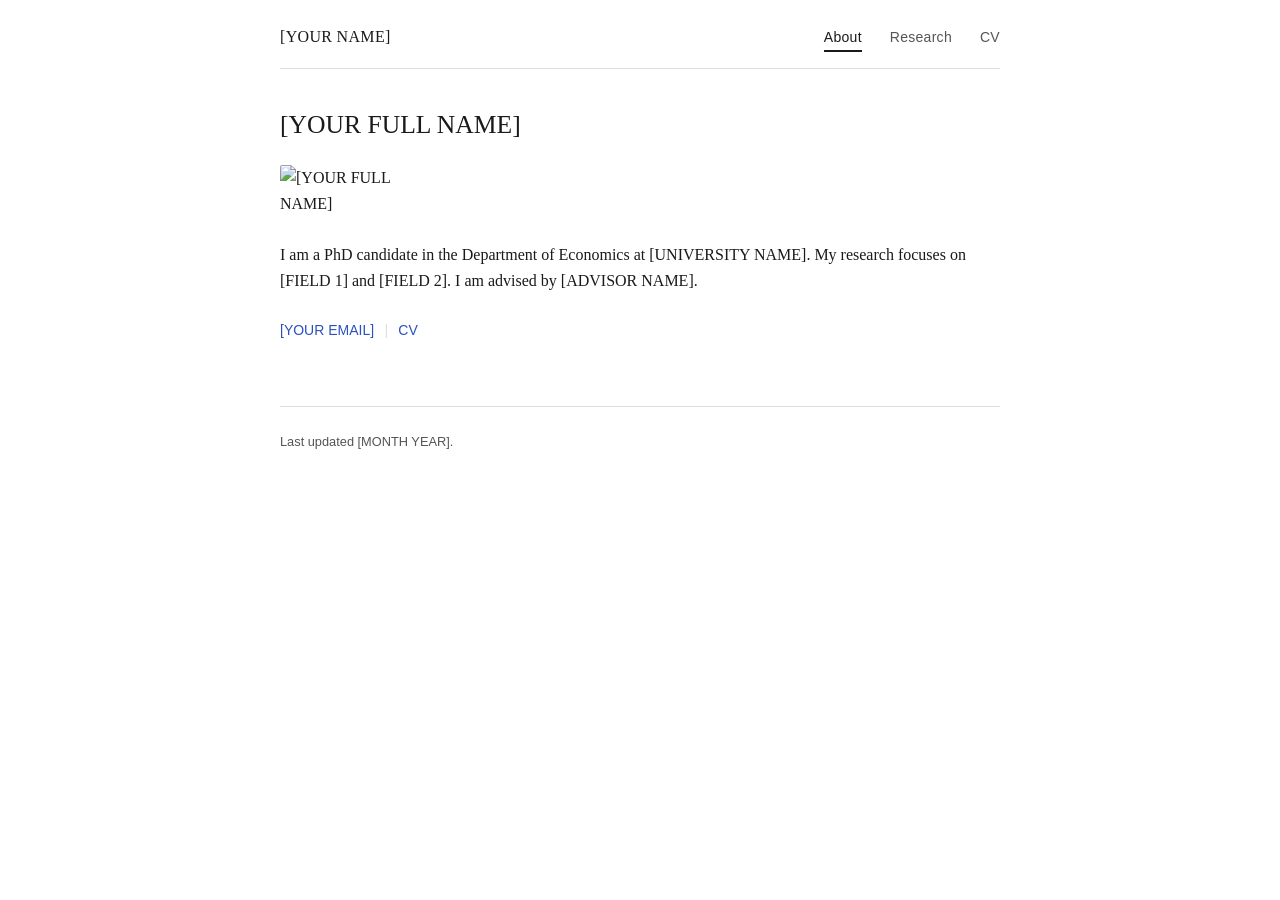
==== index.html @ b8fe50f7 "Initial site" ====
<!DOCTYPE html>
<html lang="en">
<head>
  <meta charset="UTF-8">
  <meta name="viewport" content="width=device-width, initial-scale=1.0">
  <title>[YOUR NAME]</title>
  <link rel="stylesheet" href="assets/css/style.css">
</head>
<body>

<nav>
  <a class="site-name" href="index.html">[YOUR NAME]</a>
  <a href="index.html" class="active">About</a>
  <a href="research.html">Research</a>
  <a href="cv.html">CV</a>
</nav>

<main>
  <h1>[YOUR FULL NAME]</h1>

  <!-- Replace src with your actual photo; recommended size ~400px wide -->
  <img src="assets/photo.jpg" alt="[YOUR FULL NAME]" class="photo">

  <p>
    I am a PhD candidate in the Department of Economics at [UNIVERSITY NAME].
    My research focuses on [FIELD 1] and [FIELD 2].
    I am advised by [ADVISOR NAME].
  </p>

  <div class="contact-links">
    <a href="mailto:[YOUR EMAIL]">[YOUR EMAIL]</a>
    <span>|</span>
    <a href="assets/cv.pdf">CV</a>
  </div>
</main>

<footer>
  Last updated [MONTH YEAR].
</footer>

</body>
</html>
---- assets/css/style.css ----
*, *::before, *::after {
  box-sizing: border-box;
  margin: 0;
  padding: 0;
}

:root {
  --text: #1a1a1a;
  --muted: #555;
  --accent: #2a52be;
  --border: #ddd;
  --max-width: 720px;
}

html {
  font-size: 16px;
}

body {
  font-family: Georgia, "Times New Roman", serif;
  color: var(--text);
  background: #fff;
  line-height: 1.65;
  padding: 0 1.25rem;
}

/* ── Navigation ── */

nav {
  max-width: var(--max-width);
  margin: 0 auto;
  padding: 1.5rem 0 1rem;
  display: flex;
  align-items: baseline;
  gap: 0.25rem 1.75rem;
  flex-wrap: wrap;
  border-bottom: 1px solid var(--border);
}

nav .site-name {
  font-size: 1rem;
  font-weight: normal;
  font-family: Georgia, "Times New Roman", serif;
  color: var(--text);
  text-decoration: none;
  margin-right: auto;
}

nav a {
  font-family: -apple-system, BlinkMacSystemFont, "Segoe UI", Helvetica, Arial, sans-serif;
  font-size: 0.875rem;
  color: var(--muted);
  text-decoration: none;
  letter-spacing: 0.02em;
}

nav a:hover {
  color: var(--text);
}

nav a.active {
  color: var(--text);
  border-bottom: 2px solid var(--text);
  padding-bottom: 1px;
}

/* ── Main content ── */

main {
  max-width: var(--max-width);
  margin: 0 auto;
  padding: 2.5rem 0 4rem;
}

/* ── About page ── */

.photo {
  display: block;
  width: 160px;
  border-radius: 2px;
  margin: 1.5rem 0;
}

h1 {
  font-size: 1.6rem;
  font-weight: normal;
  margin-bottom: 0.25rem;
  line-height: 1.25;
}

.subtitle {
  font-family: -apple-system, BlinkMacSystemFont, "Segoe UI", Helvetica, Arial, sans-serif;
  font-size: 0.875rem;
  color: var(--muted);
  margin-bottom: 1.5rem;
}

p {
  margin-bottom: 1rem;
}

.contact-links {
  margin-top: 1.5rem;
  font-family: -apple-system, BlinkMacSystemFont, "Segoe UI", Helvetica, Arial, sans-serif;
  font-size: 0.875rem;
}

.contact-links a {
  color: var(--accent);
  text-decoration: none;
}

.contact-links a:hover {
  text-decoration: underline;
}

.contact-links span {
  color: var(--border);
  margin: 0 0.4rem;
}

/* ── Research page ── */

h2 {
  font-size: 1rem;
  font-weight: normal;
  font-family: -apple-system, BlinkMacSystemFont, "Segoe UI", Helvetica, Arial, sans-serif;
  letter-spacing: 0.08em;
  text-transform: uppercase;
  color: var(--muted);
  margin-bottom: 1.5rem;
  padding-bottom: 0.4rem;
  border-bottom: 1px solid var(--border);
}

.paper-list {
  list-style: none;
  display: flex;
  flex-direction: column;
  gap: 2rem;
}

.paper {
  /* no extra style needed */
}

.paper-title {
  font-size: 1rem;
  font-weight: normal;
  margin-bottom: 0.2rem;
}

.paper-title a {
  color: var(--accent);
  text-decoration: none;
}

.paper-title a:hover {
  text-decoration: underline;
}

.paper-meta {
  font-family: -apple-system, BlinkMacSystemFont, "Segoe UI", Helvetica, Arial, sans-serif;
  font-size: 0.8rem;
  color: var(--muted);
  margin-bottom: 0.5rem;
}

.paper-abstract {
  font-size: 0.9rem;
  color: var(--muted);
}

.paper-links {
  margin-top: 0.4rem;
  font-family: -apple-system, BlinkMacSystemFont, "Segoe UI", Helvetica, Arial, sans-serif;
  font-size: 0.8rem;
}

.paper-links a {
  color: var(--accent);
  text-decoration: none;
  margin-right: 0.75rem;
}

.paper-links a:hover {
  text-decoration: underline;
}

section + section {
  margin-top: 3rem;
}

/* ── CV page ── */

.cv-header {
  margin-bottom: 2rem;
}

.cv-download {
  margin-top: 0.75rem;
  font-family: -apple-system, BlinkMacSystemFont, "Segoe UI", Helvetica, Arial, sans-serif;
  font-size: 0.875rem;
}

.cv-download a {
  color: var(--accent);
  text-decoration: none;
}

.cv-download a:hover {
  text-decoration: underline;
}

.cv-section {
  margin-bottom: 2.5rem;
}

.cv-row {
  display: grid;
  grid-template-columns: 100px 1fr;
  gap: 0.25rem 1.5rem;
  margin-bottom: 1rem;
  font-size: 0.95rem;
}

.cv-year {
  font-family: -apple-system, BlinkMacSystemFont, "Segoe UI", Helvetica, Arial, sans-serif;
  font-size: 0.8rem;
  color: var(--muted);
  padding-top: 0.15rem;
}

.cv-detail strong {
  font-weight: normal;
  font-style: italic;
}

.cv-detail .institution {
  font-style: normal;
  font-family: -apple-system, BlinkMacSystemFont, "Segoe UI", Helvetica, Arial, sans-serif;
  font-size: 0.85rem;
  color: var(--muted);
}

/* ── Footer ── */

footer {
  max-width: var(--max-width);
  margin: 0 auto;
  padding: 1.5rem 0;
  border-top: 1px solid var(--border);
  font-family: -apple-system, BlinkMacSystemFont, "Segoe UI", Helvetica, Arial, sans-serif;
  font-size: 0.8rem;
  color: var(--muted);
}

/* ── Mobile ── */

@media (max-width: 560px) {
  .cv-row {
    grid-template-columns: 70px 1fr;
  }
}
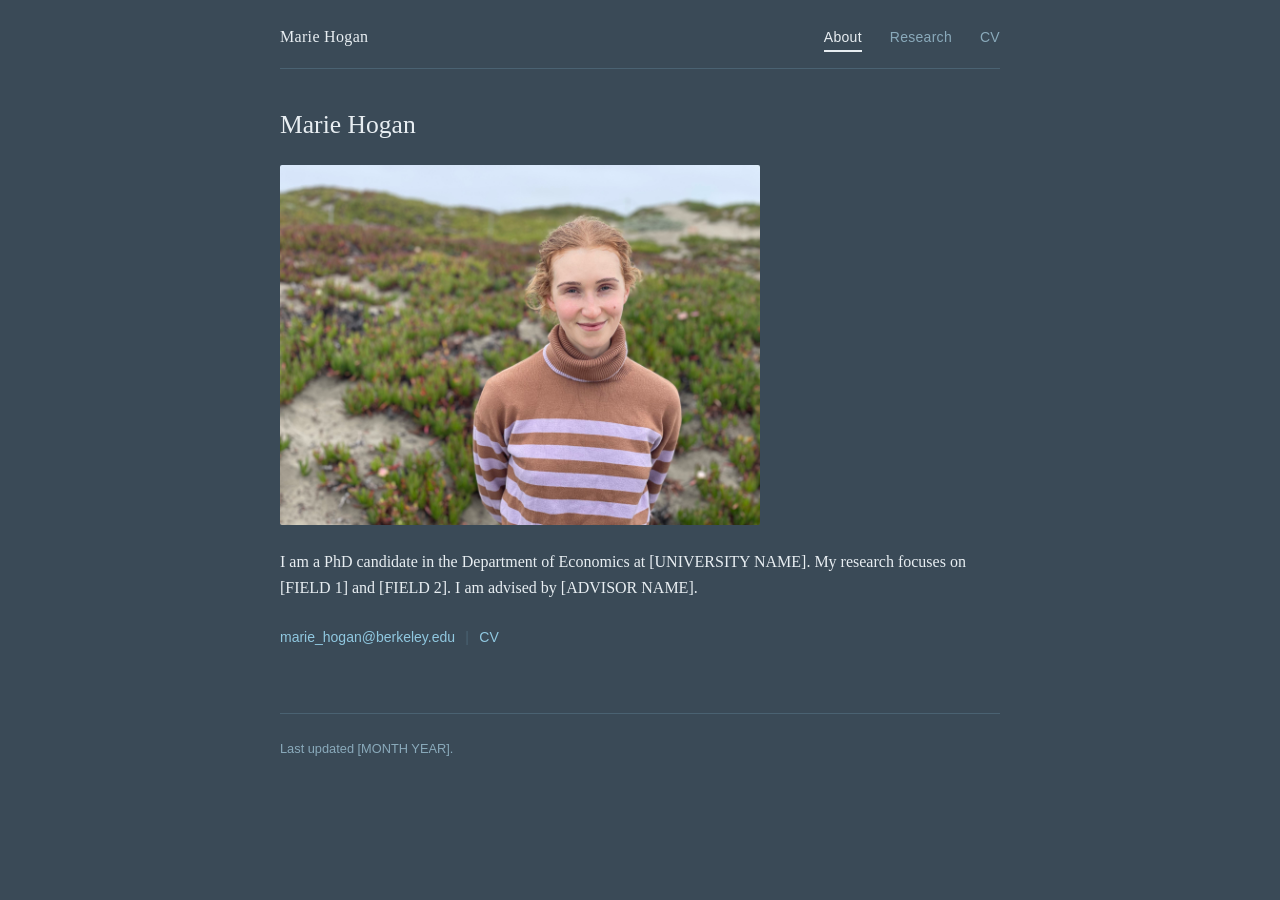
==== commit c760d561: "Update About page: name, email, photo size, stormy blue-gray background" ====
--- a/index.html
+++ b/index.html
@@ -3,23 +3,22 @@
 <head>
   <meta charset="UTF-8">
   <meta name="viewport" content="width=device-width, initial-scale=1.0">
-  <title>[YOUR NAME]</title>
+  <title>Marie Hogan</title>
   <link rel="stylesheet" href="assets/css/style.css">
 </head>
 <body>
 
 <nav>
-  <a class="site-name" href="index.html">[YOUR NAME]</a>
+  <a class="site-name" href="index.html">Marie Hogan</a>
   <a href="index.html" class="active">About</a>
   <a href="research.html">Research</a>
   <a href="cv.html">CV</a>
 </nav>
 
 <main>
-  <h1>[YOUR FULL NAME]</h1>
+  <h1>Marie Hogan</h1>
 
-  <!-- Replace src with your actual photo; recommended size ~400px wide -->
-  <img src="assets/photo.jpg" alt="[YOUR FULL NAME]" class="photo">
+  <img src="assets/photo.jpg" alt="Marie Hogan" class="photo">
 
   <p>
     I am a PhD candidate in the Department of Economics at [UNIVERSITY NAME].
@@ -28,7 +27,7 @@
   </p>
 
   <div class="contact-links">
-    <a href="mailto:[YOUR EMAIL]">[YOUR EMAIL]</a>
+    <a href="mailto:marie_hogan@berkeley.edu">marie_hogan@berkeley.edu</a>
     <span>|</span>
     <a href="assets/cv.pdf">CV</a>
   </div>
--- a/assets/css/style.css
+++ b/assets/css/style.css
@@ -5,10 +5,10 @@
 }
 
 :root {
-  --text: #1a1a1a;
-  --muted: #555;
-  --accent: #2a52be;
-  --border: #ddd;
+  --text: #e8eef2;
+  --muted: #8aaabb;
+  --accent: #90c8e0;
+  --border: #4a6272;
   --max-width: 720px;
 }
 
@@ -19,7 +19,7 @@
 body {
   font-family: Georgia, "Times New Roman", serif;
   color: var(--text);
-  background: #fff;
+  background: #3a4a57;
   line-height: 1.65;
   padding: 0 1.25rem;
 }
@@ -76,7 +76,8 @@
 
 .photo {
   display: block;
-  width: 160px;
+  width: 480px;
+  max-width: 100%;
   border-radius: 2px;
   margin: 1.5rem 0;
 }
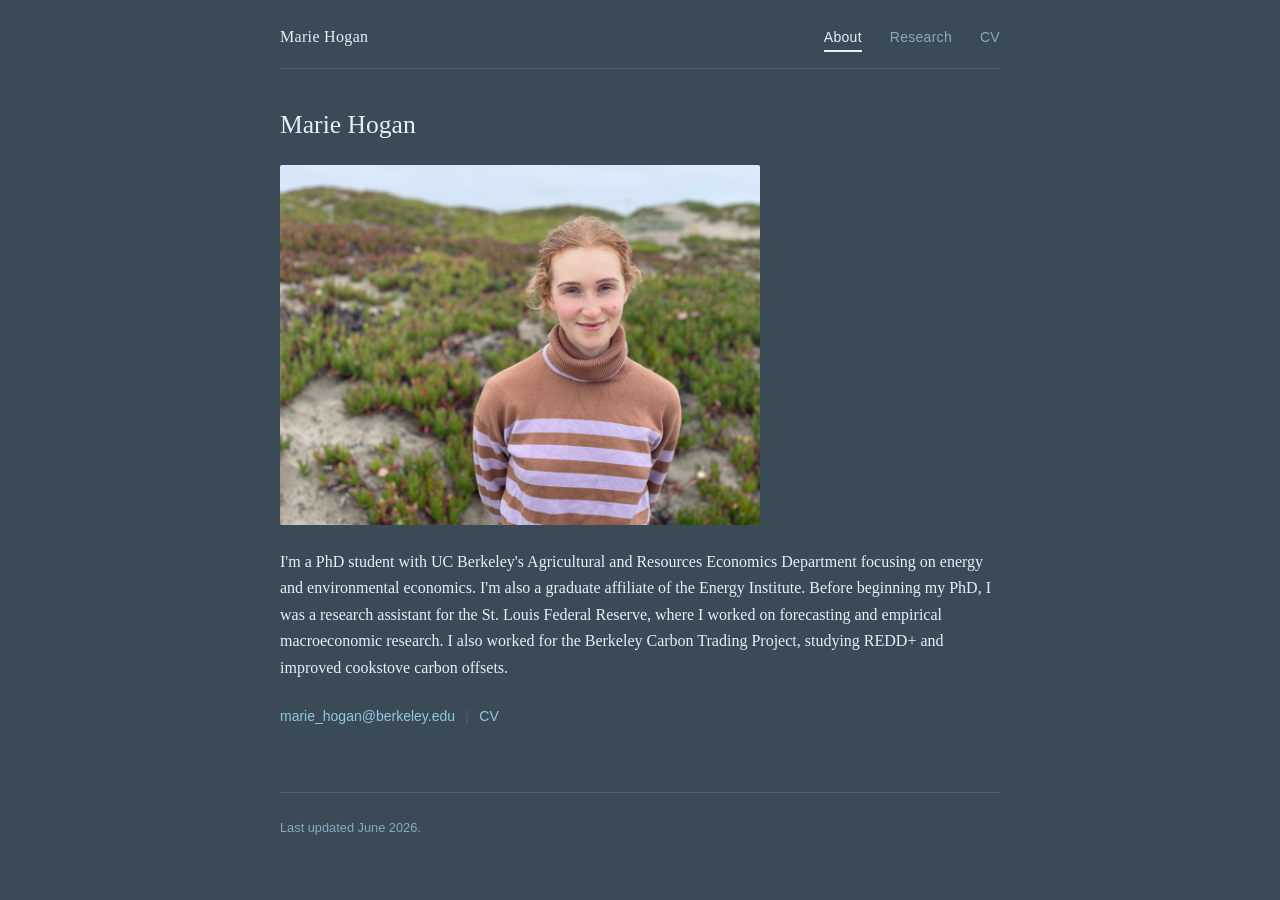
==== commit cb0367e4: "Update bio and last updated date" ====
--- a/index.html
+++ b/index.html
@@ -21,9 +21,12 @@
   <img src="assets/photo.jpg" alt="Marie Hogan" class="photo">
 
   <p>
-    I am a PhD candidate in the Department of Economics at [UNIVERSITY NAME].
-    My research focuses on [FIELD 1] and [FIELD 2].
-    I am advised by [ADVISOR NAME].
+    I'm a PhD student with UC Berkeley's Agricultural and Resources Economics Department
+    focusing on energy and environmental economics. I'm also a graduate affiliate of the
+    Energy Institute. Before beginning my PhD, I was a research assistant for the St. Louis
+    Federal Reserve, where I worked on forecasting and empirical macroeconomic research.
+    I also worked for the Berkeley Carbon Trading Project, studying REDD+ and improved
+    cookstove carbon offsets.
   </p>
 
   <div class="contact-links">
@@ -34,7 +37,7 @@
 </main>
 
 <footer>
-  Last updated [MONTH YEAR].
+  Last updated June 2026.
 </footer>
 
 </body>
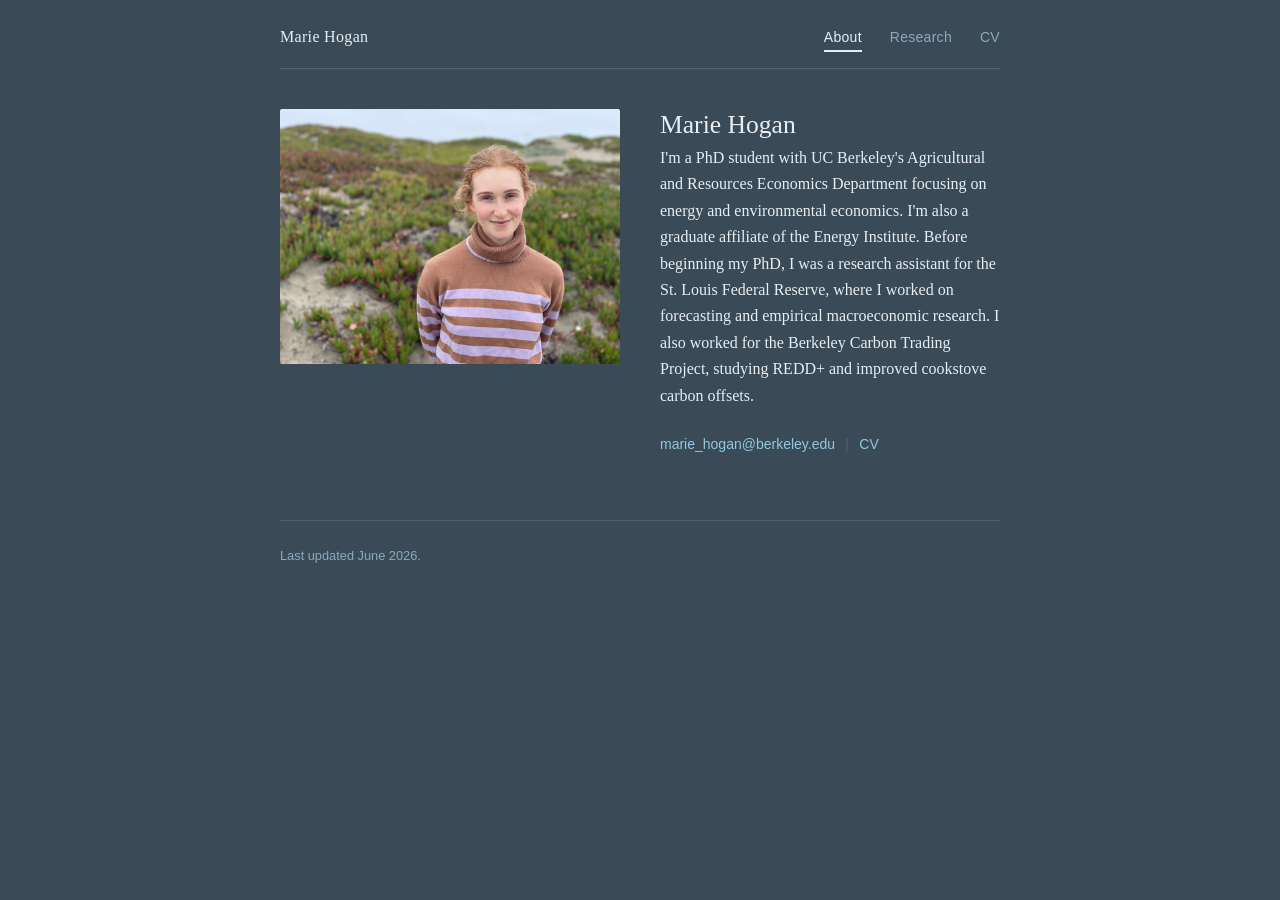
==== commit b93dfa18: "Two-column about layout: photo left, bio right" ====
--- a/index.html
+++ b/index.html
@@ -16,23 +16,29 @@
 </nav>
 
 <main>
-  <h1>Marie Hogan</h1>
+  <div class="about-layout">
 
-  <img src="assets/photo.jpg" alt="Marie Hogan" class="photo">
+    <img src="assets/photo.jpg" alt="Marie Hogan" class="photo">
 
-  <p>
-    I'm a PhD student with UC Berkeley's Agricultural and Resources Economics Department
-    focusing on energy and environmental economics. I'm also a graduate affiliate of the
-    Energy Institute. Before beginning my PhD, I was a research assistant for the St. Louis
-    Federal Reserve, where I worked on forecasting and empirical macroeconomic research.
-    I also worked for the Berkeley Carbon Trading Project, studying REDD+ and improved
-    cookstove carbon offsets.
-  </p>
+    <div class="about-text">
+      <h1>Marie Hogan</h1>
 
-  <div class="contact-links">
-    <a href="mailto:marie_hogan@berkeley.edu">marie_hogan@berkeley.edu</a>
-    <span>|</span>
-    <a href="assets/cv.pdf">CV</a>
+      <p>
+        I'm a PhD student with UC Berkeley's Agricultural and Resources Economics Department
+        focusing on energy and environmental economics. I'm also a graduate affiliate of the
+        Energy Institute. Before beginning my PhD, I was a research assistant for the St. Louis
+        Federal Reserve, where I worked on forecasting and empirical macroeconomic research.
+        I also worked for the Berkeley Carbon Trading Project, studying REDD+ and improved
+        cookstove carbon offsets.
+      </p>
+
+      <div class="contact-links">
+        <a href="mailto:marie_hogan@berkeley.edu">marie_hogan@berkeley.edu</a>
+        <span>|</span>
+        <a href="assets/cv.pdf">CV</a>
+      </div>
+    </div>
+
   </div>
 </main>
 
--- a/assets/css/style.css
+++ b/assets/css/style.css
@@ -74,13 +74,25 @@
 
 /* ── About page ── */
 
+.about-layout {
+  display: grid;
+  grid-template-columns: 1fr 1fr;
+  gap: 2.5rem;
+  align-items: start;
+}
+
 .photo {
   display: block;
-  width: 480px;
-  max-width: 100%;
+  width: 100%;
   border-radius: 2px;
-  margin: 1.5rem 0;
-}
+}
+
+@media (max-width: 560px) {
+  .about-layout {
+    grid-template-columns: 1fr;
+  }
+}
+
 
 h1 {
   font-size: 1.6rem;
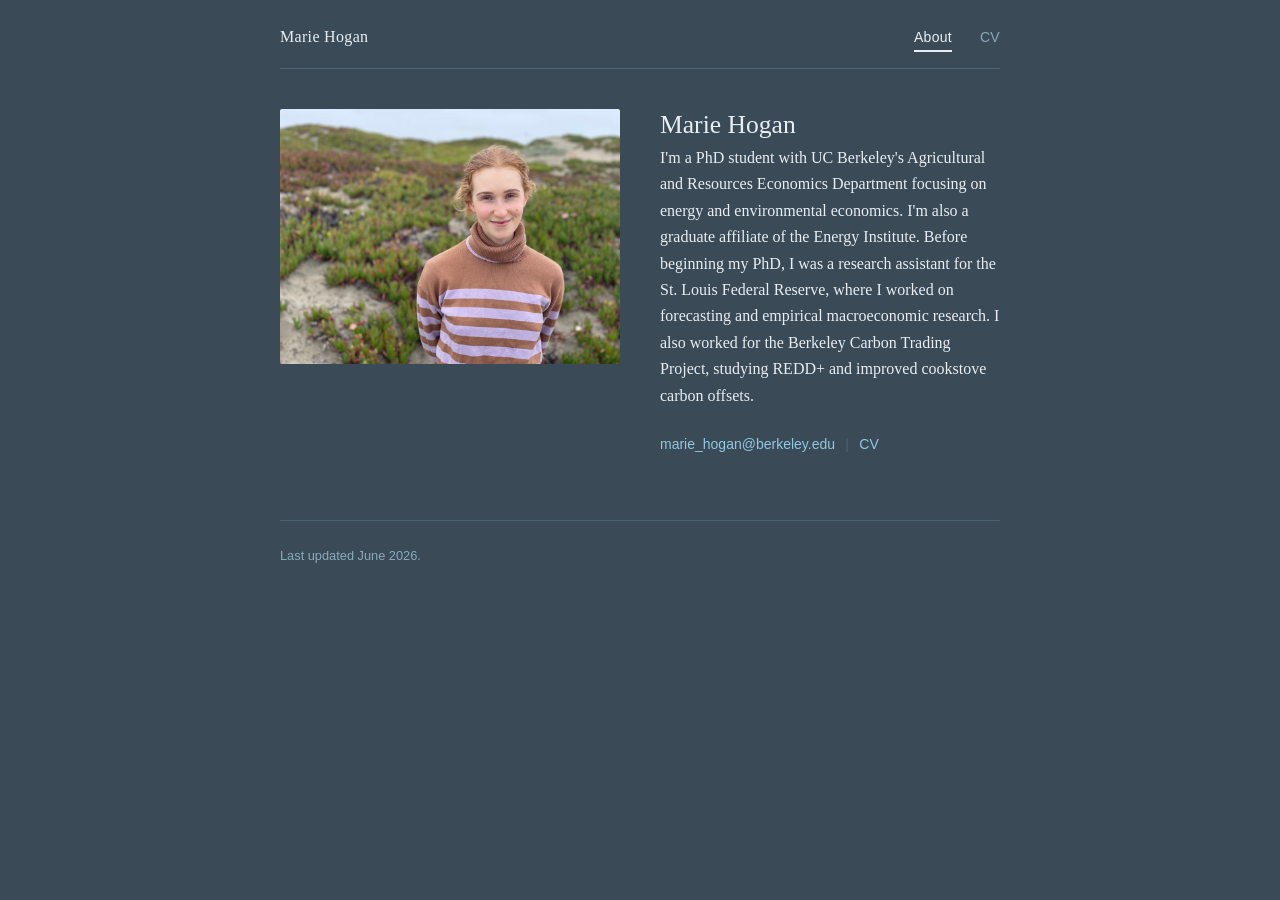
==== commit 2bfa99c2: "Remove Research from nav (keeping file)" ====
--- a/index.html
+++ b/index.html
@@ -11,7 +11,6 @@
 <nav>
   <a class="site-name" href="index.html">Marie Hogan</a>
   <a href="index.html" class="active">About</a>
-  <a href="research.html">Research</a>
   <a href="cv.html">CV</a>
 </nav>
 
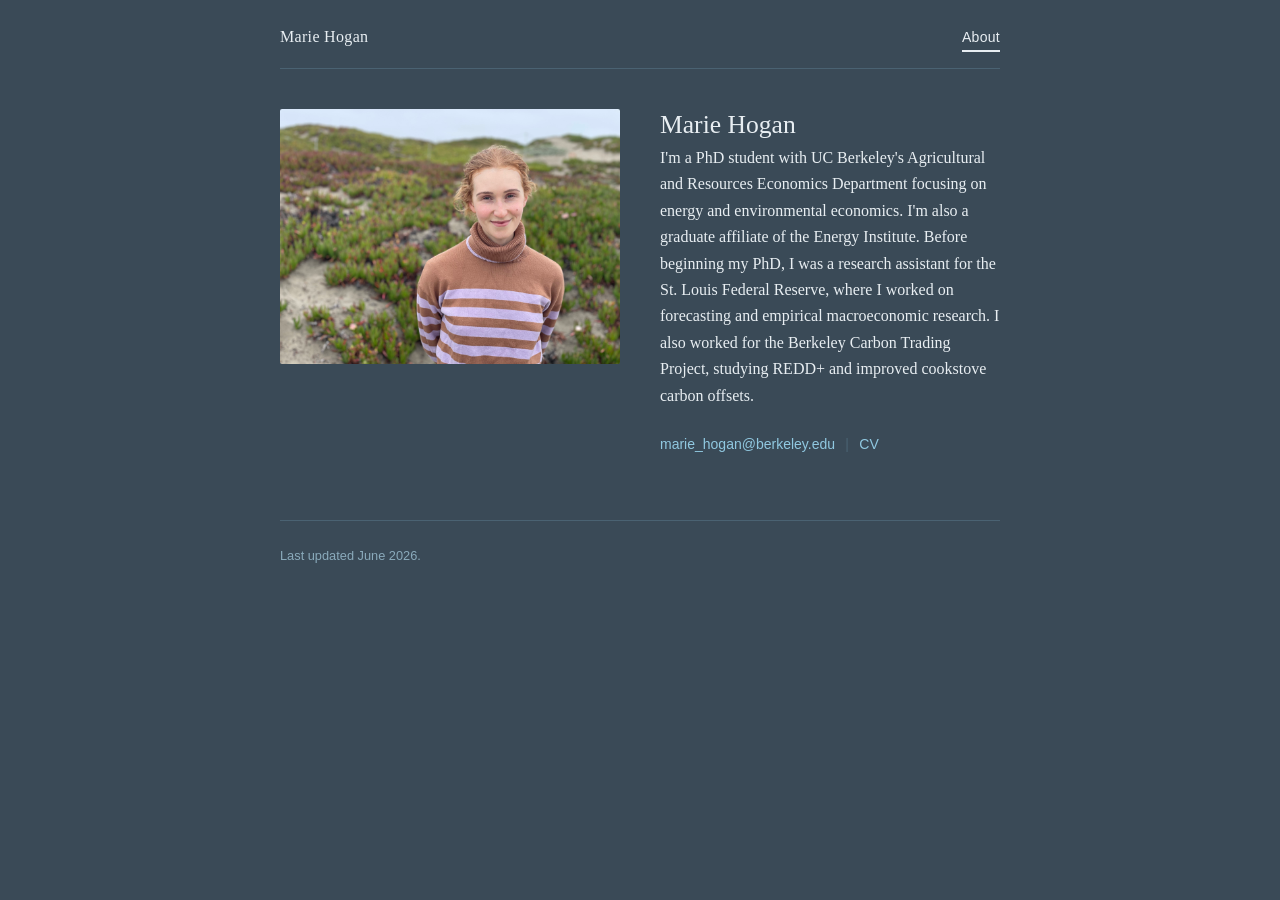
==== commit cf4addd9: "Remove CV from nav (keeping file)" ====
--- a/index.html
+++ b/index.html
@@ -11,7 +11,6 @@
 <nav>
   <a class="site-name" href="index.html">Marie Hogan</a>
   <a href="index.html" class="active">About</a>
-  <a href="cv.html">CV</a>
 </nav>
 
 <main>
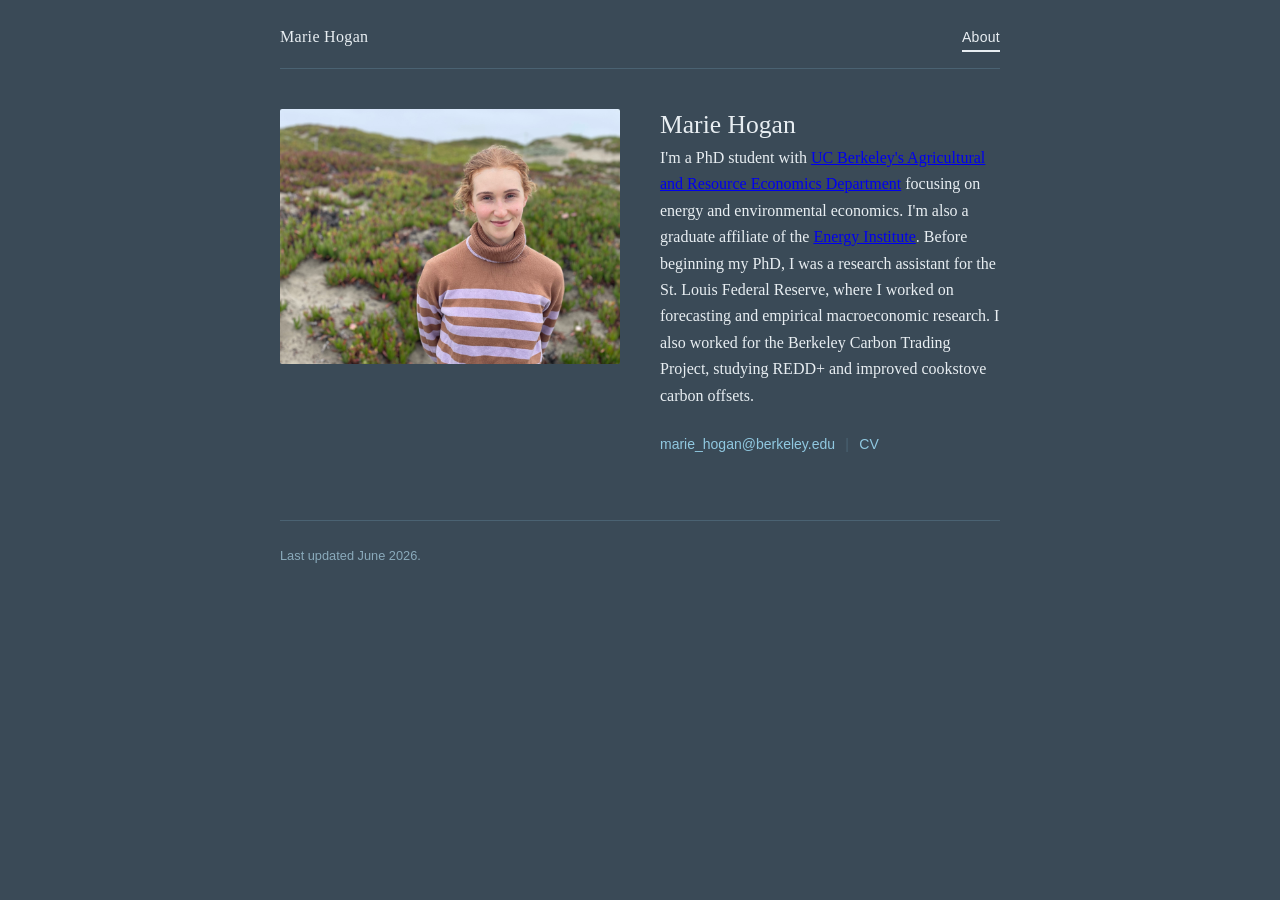
==== commit 6c65d84d: "Add links to ARE dept and Energy Institute" ====
--- a/index.html
+++ b/index.html
@@ -22,9 +22,9 @@
       <h1>Marie Hogan</h1>
 
       <p>
-        I'm a PhD student with UC Berkeley's Agricultural and Resources Economics Department
+        I'm a PhD student with <a href="https://are.berkeley.edu">UC Berkeley's Agricultural and Resource Economics Department</a>
         focusing on energy and environmental economics. I'm also a graduate affiliate of the
-        Energy Institute. Before beginning my PhD, I was a research assistant for the St. Louis
+        <a href="https://haas.berkeley.edu/energy-institute/">Energy Institute</a>. Before beginning my PhD, I was a research assistant for the St. Louis
         Federal Reserve, where I worked on forecasting and empirical macroeconomic research.
         I also worked for the Berkeley Carbon Trading Project, studying REDD+ and improved
         cookstove carbon offsets.
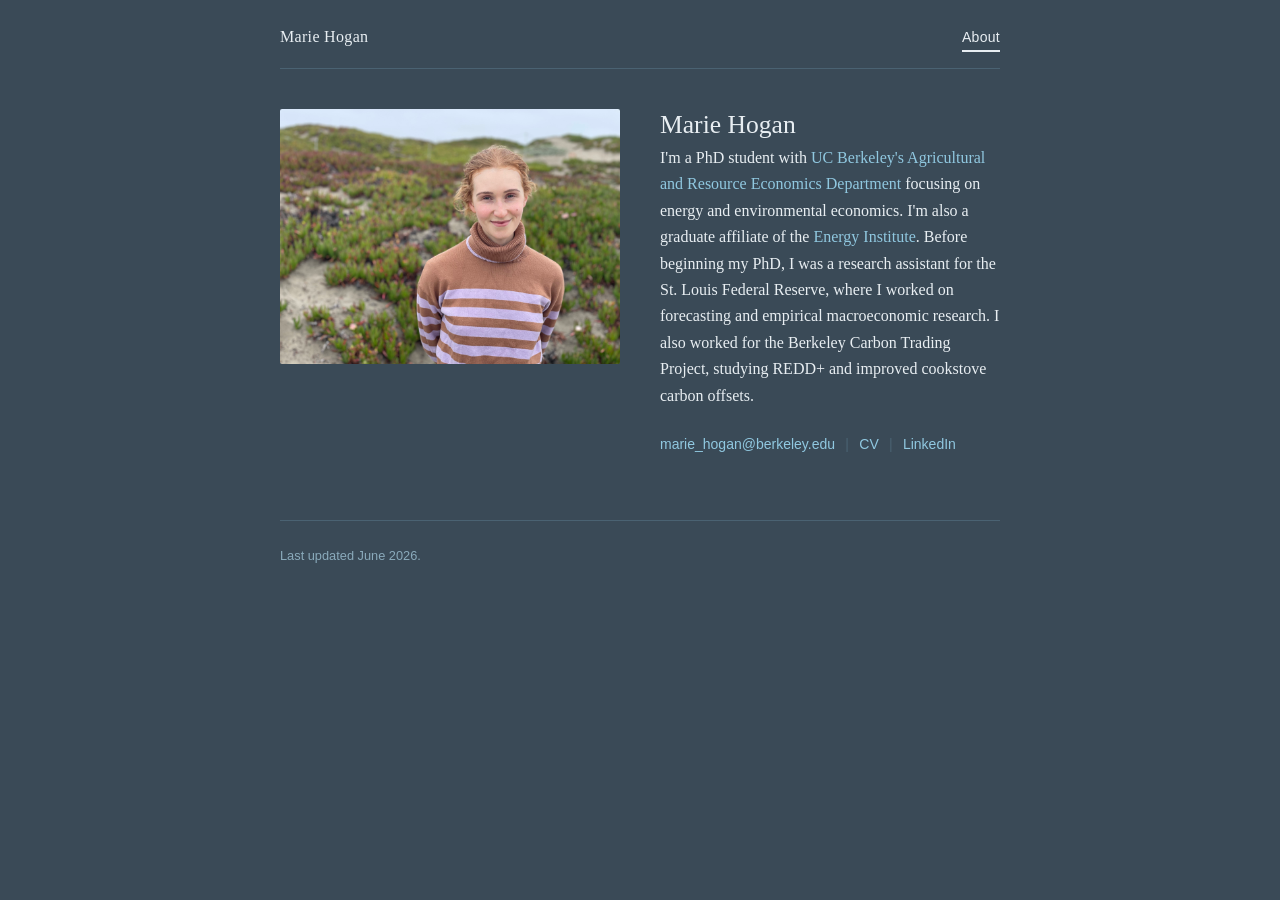
==== commit 50f3817a: "Add LinkedIn to contact links" ====
--- a/index.html
+++ b/index.html
@@ -34,6 +34,8 @@
         <a href="mailto:marie_hogan@berkeley.edu">marie_hogan@berkeley.edu</a>
         <span>|</span>
         <a href="assets/cv.pdf">CV</a>
+        <span>|</span>
+        <a href="https://www.linkedin.com/in/marie-hogan-52aa5b13a/" target="_blank" rel="noopener">LinkedIn</a>
       </div>
     </div>
 
--- a/assets/css/style.css
+++ b/assets/css/style.css
@@ -112,6 +112,15 @@
   margin-bottom: 1rem;
 }
 
+p a {
+  color: var(--accent);
+  text-decoration: none;
+}
+
+p a:hover {
+  text-decoration: underline;
+}
+
 .contact-links {
   margin-top: 1.5rem;
   font-family: -apple-system, BlinkMacSystemFont, "Segoe UI", Helvetica, Arial, sans-serif;
